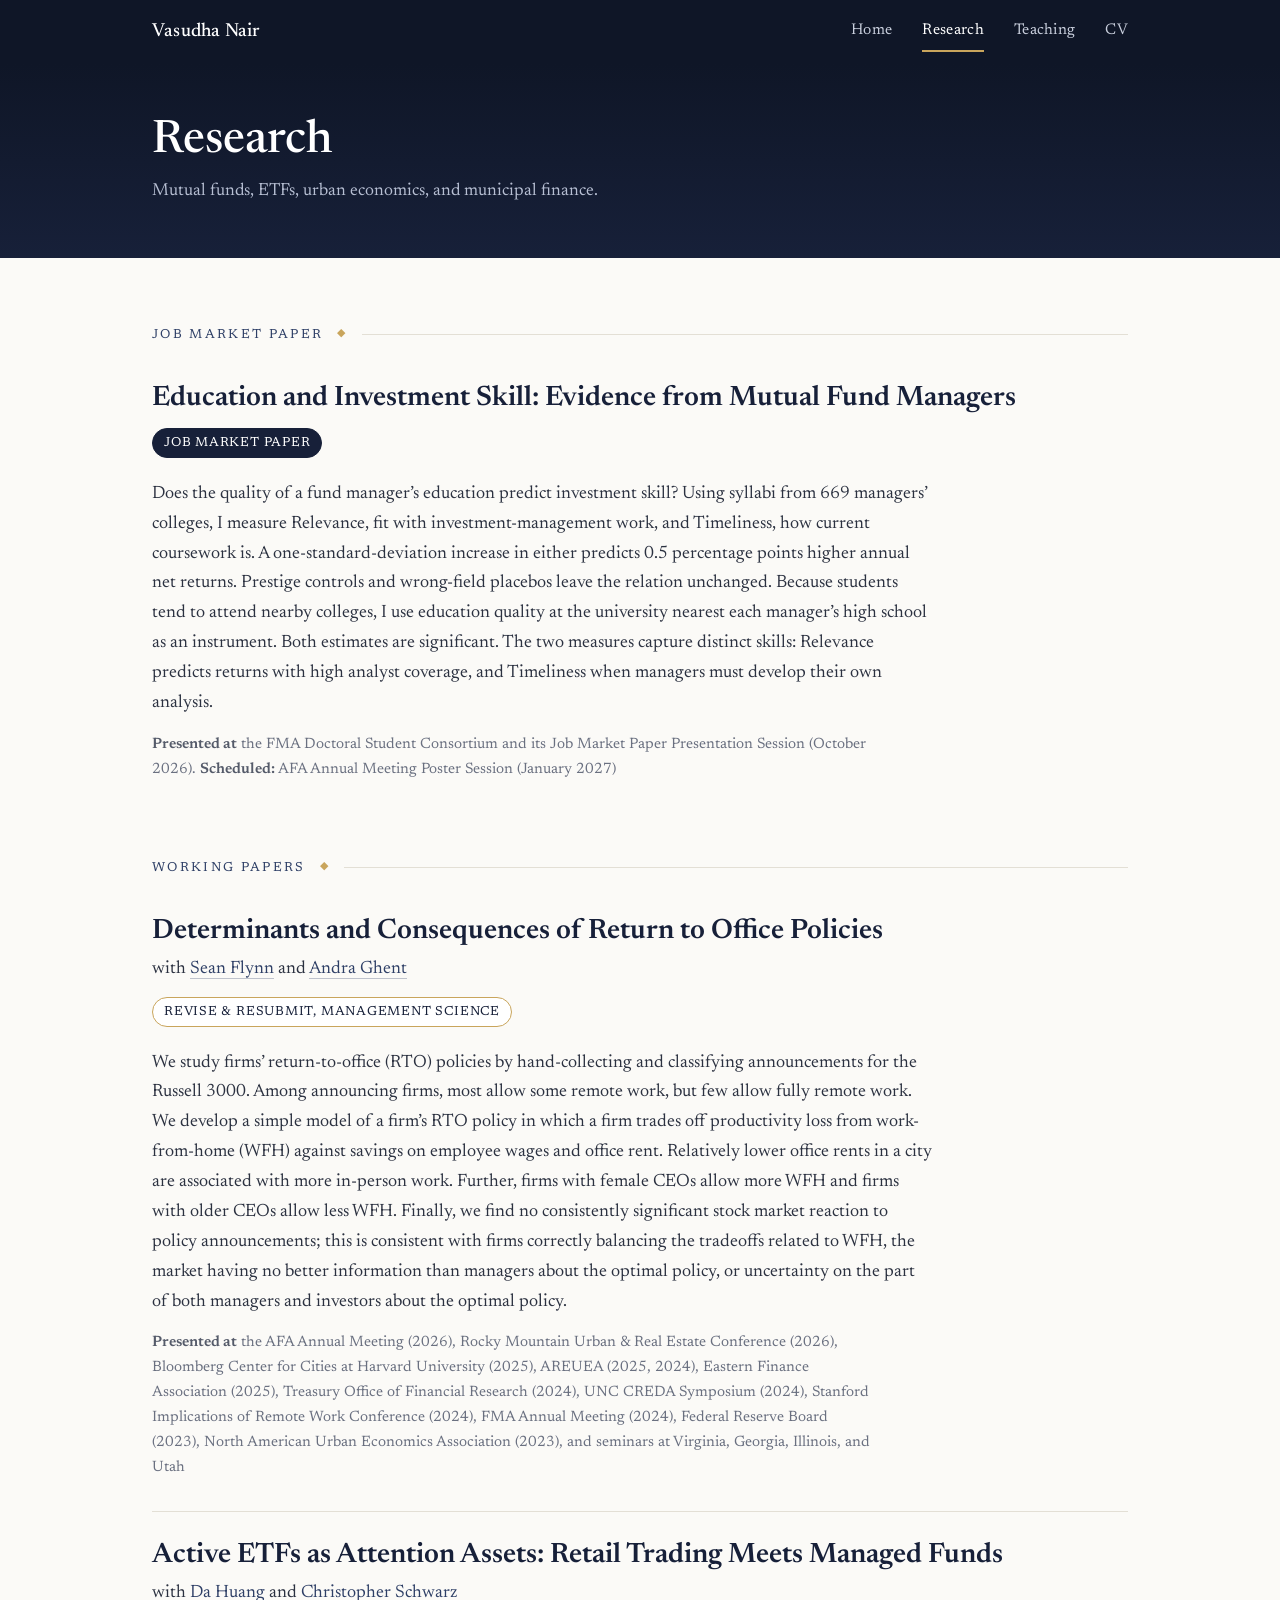
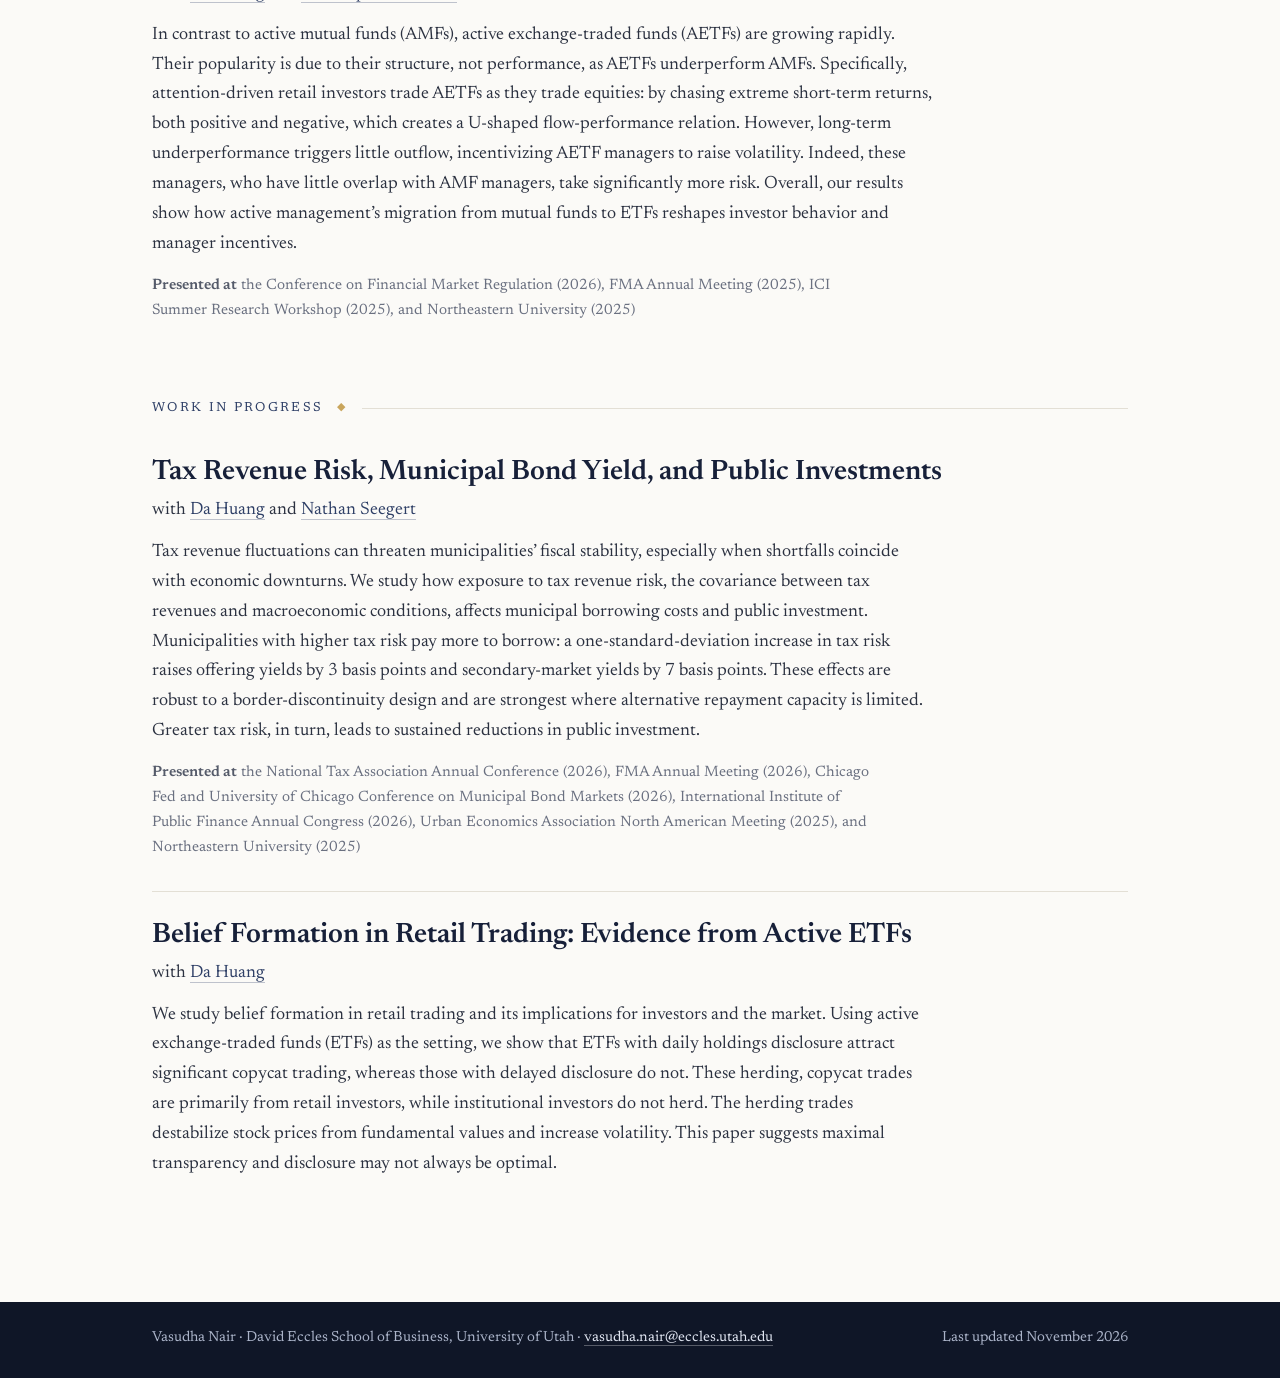
==== research/index.html @ 7e61274d "Redirects for old /research and /teaching paths; branded 404 page" ====
<!DOCTYPE html><html lang="en"><head><meta charset="utf-8"><title>Vasudha Nair</title>
<meta http-equiv="refresh" content="0; url=/research.html"><link rel="canonical" href="https://www.vasudhanair.com/research.html">
<script>location.replace("/research.html");</script></head>
<body><p>Redirecting to <a href="/research.html">vasudhanair.com/research.html</a>.</p></body></html>
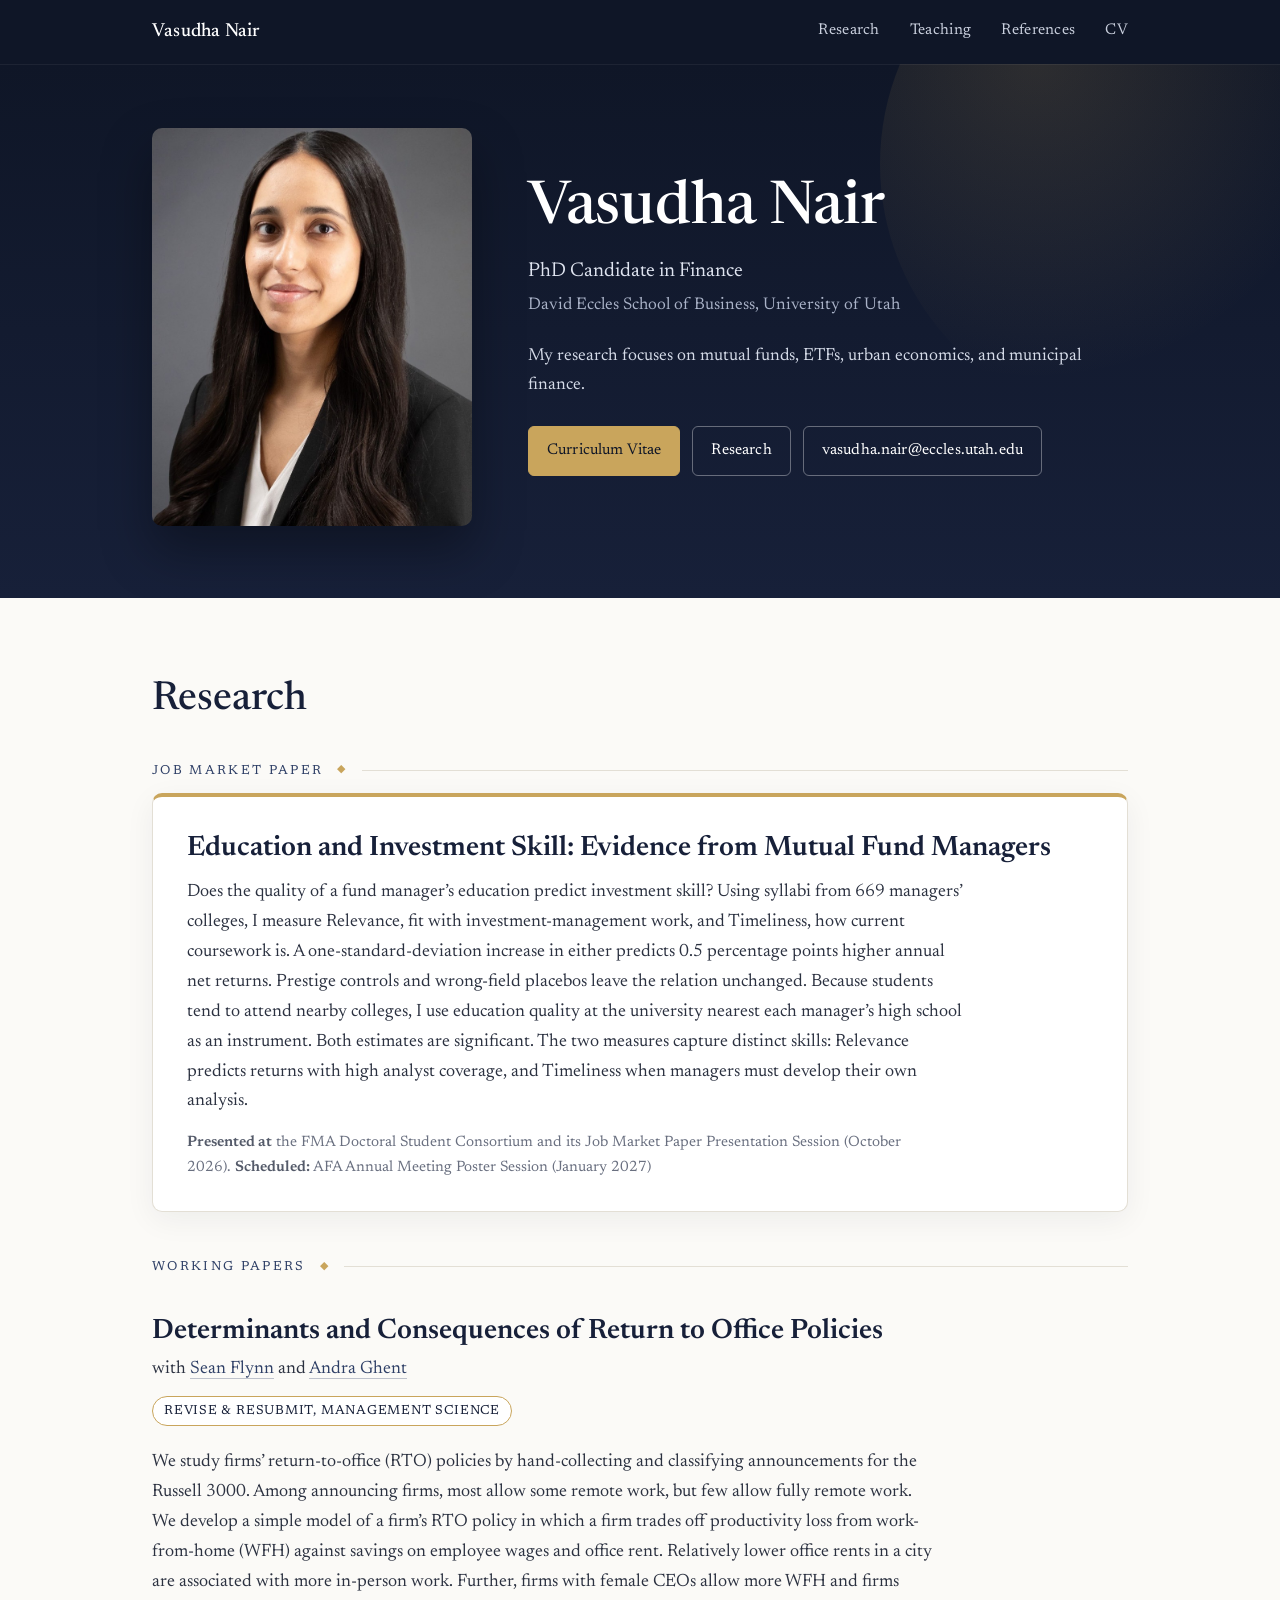
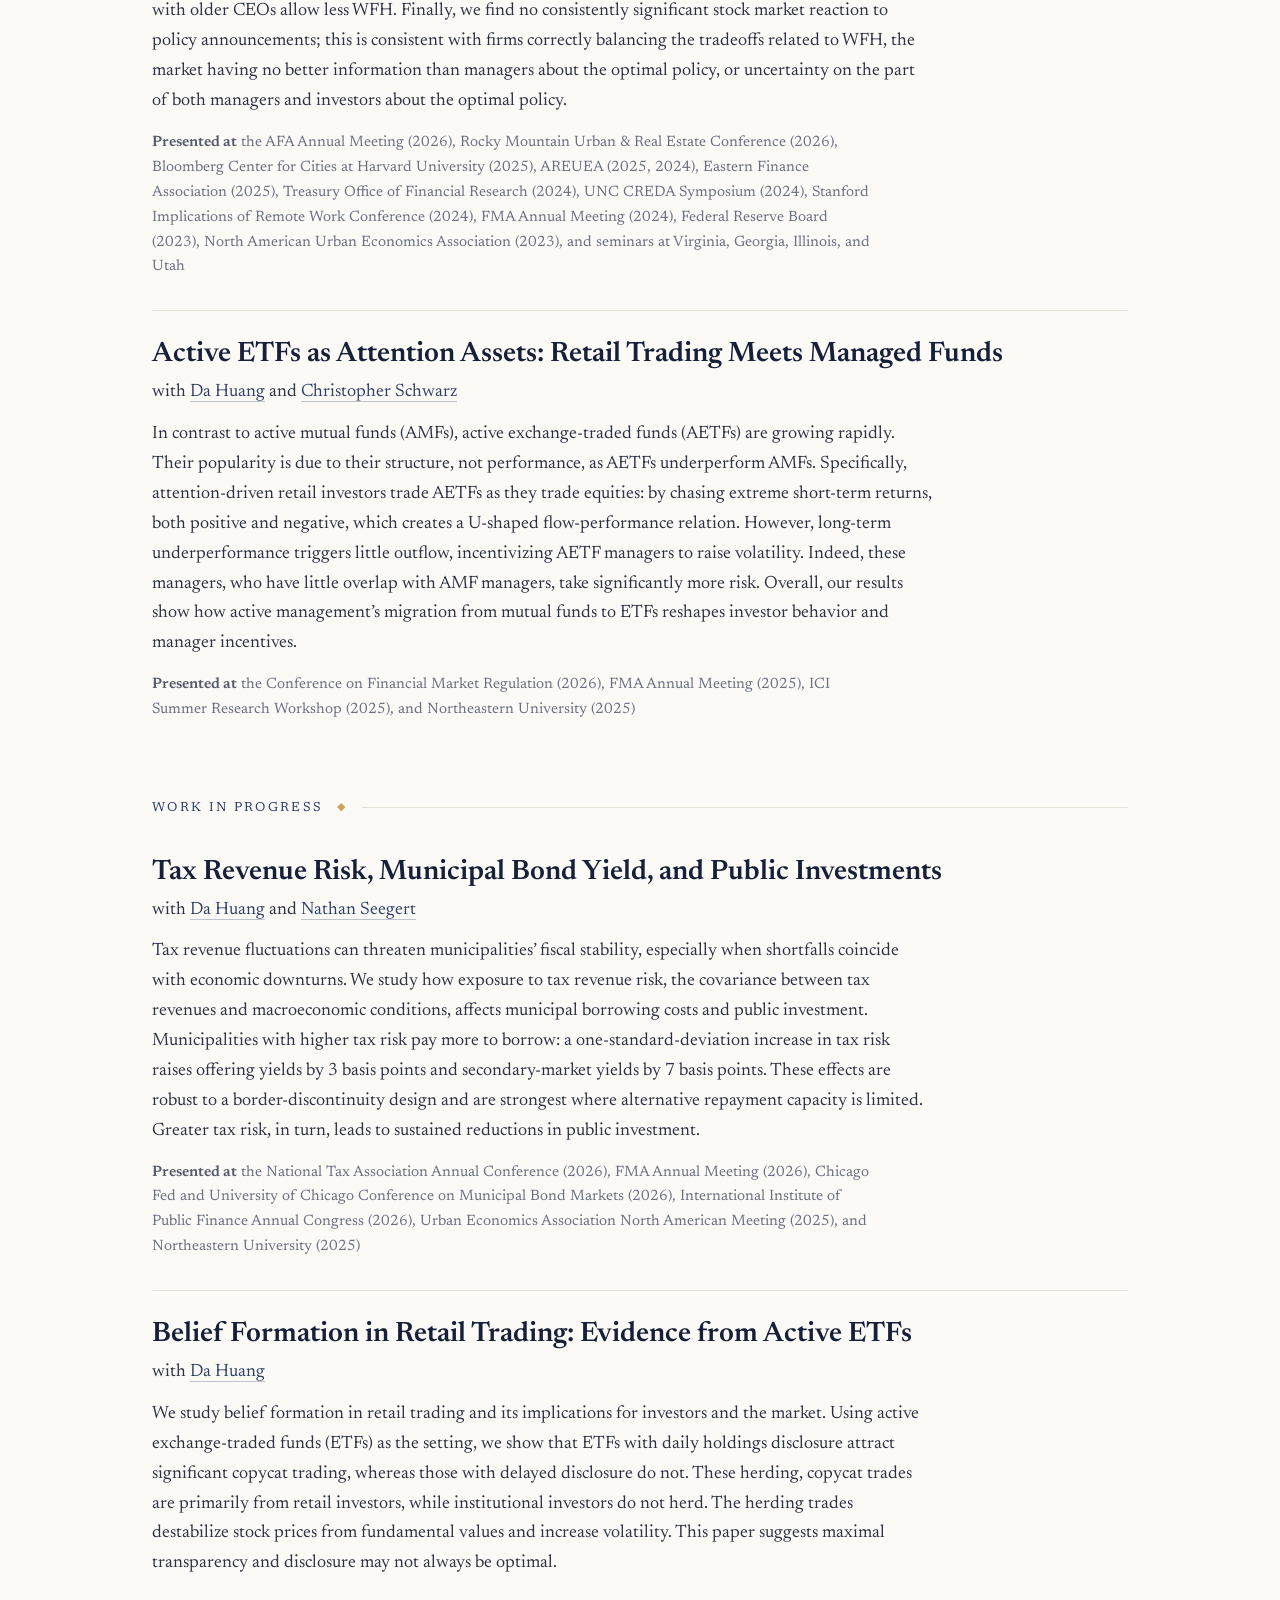
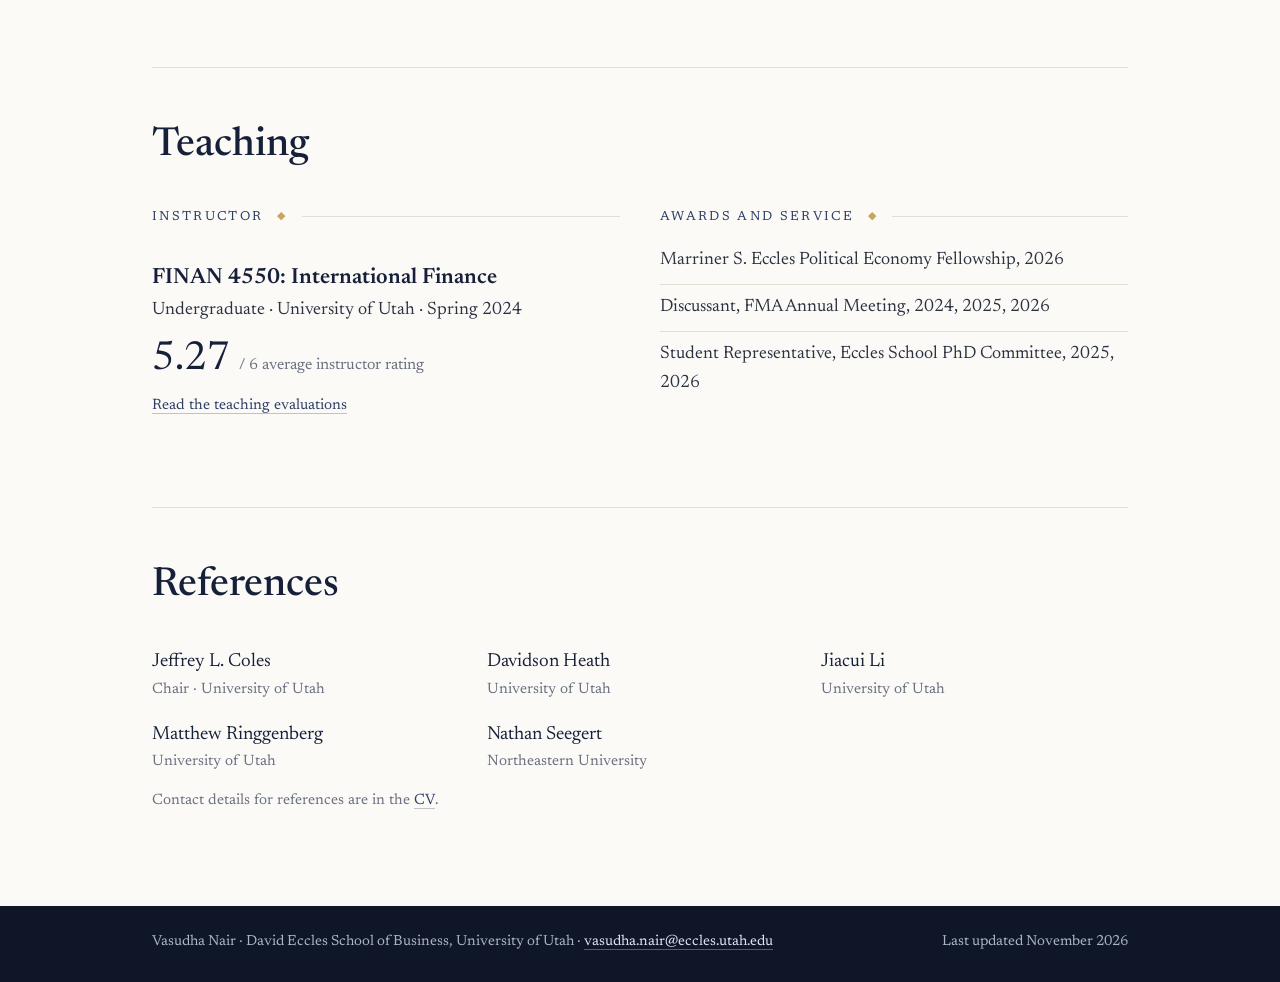
==== commit 20397a6f: "Single-page site: research, teaching, and references on the home page Old /research.html and /teachi" ====
--- a/research/index.html
+++ b/research/index.html
@@ -1,4 +1,4 @@
 <!DOCTYPE html><html lang="en"><head><meta charset="utf-8"><title>Vasudha Nair</title>
-<meta http-equiv="refresh" content="0; url=/research.html"><link rel="canonical" href="https://www.vasudhanair.com/research.html">
-<script>location.replace("/research.html");</script></head>
-<body><p>Redirecting to <a href="/research.html">vasudhanair.com/research.html</a>.</p></body></html>
+<meta http-equiv="refresh" content="0; url=/#research"><link rel="canonical" href="https://www.vasudhanair.com/#research">
+<script>location.replace("/#research");</script></head>
+<body><p>Redirecting to <a href="/#research">vasudhanair.com/#research</a>.</p></body></html>
